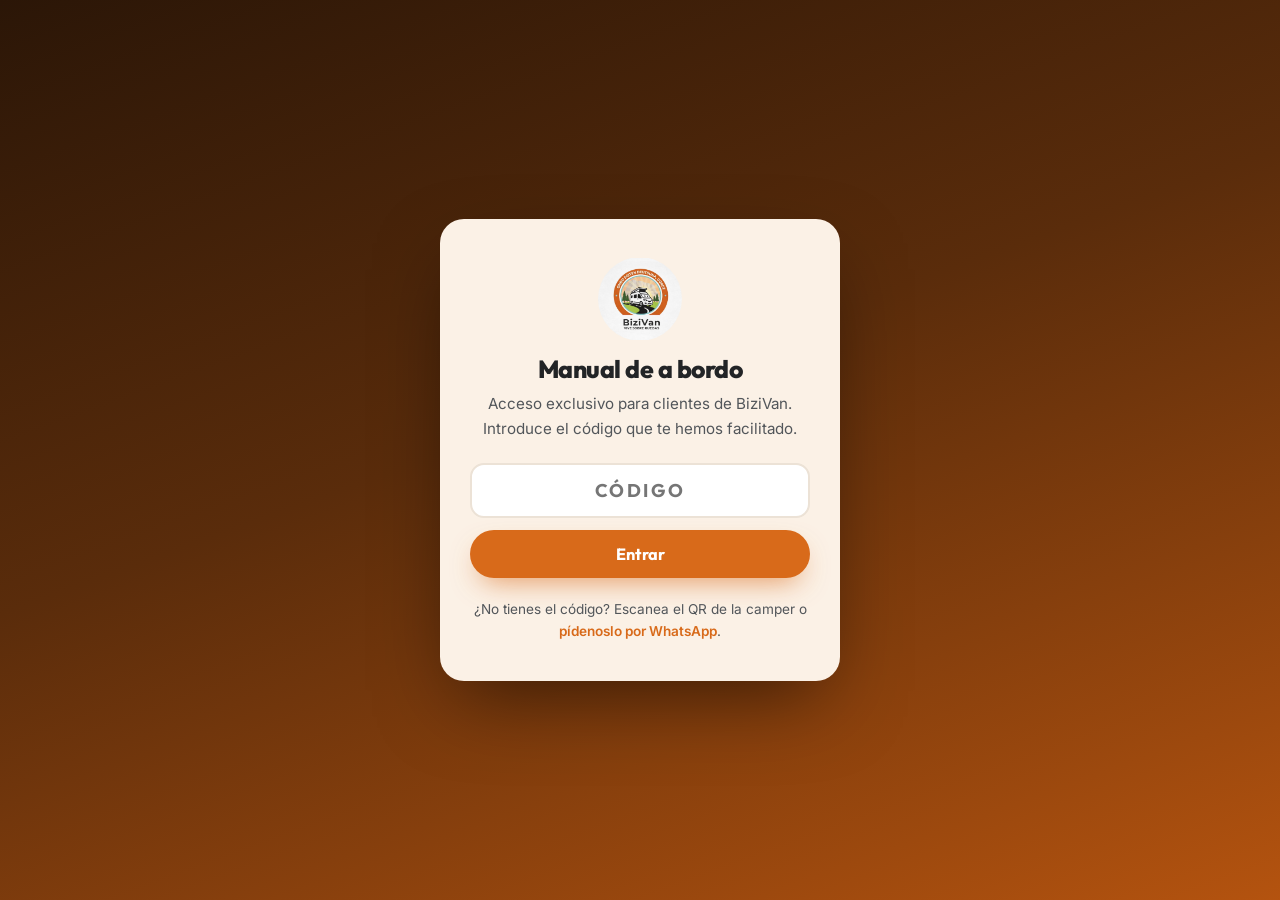
==== manual/index.html @ 85c0c05b "Manual de a bordo privado con clave: 16 videos + checklists interactivas en /manual/ Co-Authored-By:" ====
<!DOCTYPE html>
<html lang="es">
<head>
<meta charset="UTF-8">
<meta name="viewport" content="width=device-width, initial-scale=1.0">
<title>Manual de a bordo · BiziVan</title>
<meta name="robots" content="noindex, nofollow">
<meta name="description" content="Manual de a bordo para clientes de BiziVan.">
<meta name="theme-color" content="#D86A1A">
<link rel="icon" type="image/png" href="/favicon.png?v=1">
<link rel="apple-touch-icon" href="/apple-touch-icon.png">
<link rel="preconnect" href="https://fonts.googleapis.com">
<link rel="preconnect" href="https://fonts.gstatic.com" crossorigin>
<link href="https://fonts.googleapis.com/css2?family=Outfit:wght@400;500;600;700;800;900&family=Inter:wght@300;400;500;600;700&display=swap" rel="stylesheet">
<style>
:root{
  --orange:#D86A1A;
  --orange-d:#B4530F;
  --orange-l:#F0903E;
  --cream:#FBF1E6;
  --sand:#F6E7D6;
  --green:#3E7B3E;
  --cyan:#6FB7C4;
  --ink:#222426;
  --ink-soft:#52565a;
  --line:#ece2d6;
  --white:#fff;
  --radius:18px;
  --shadow:0 18px 50px -18px rgba(60,30,0,.28);
  --maxw:1080px;
}
*{margin:0;padding:0;box-sizing:border-box}
html{scroll-behavior:smooth}
body{font-family:'Inter',system-ui,sans-serif;color:var(--ink);background:var(--cream);line-height:1.65;overflow-x:hidden}
h1,h2,h3,h4,.brand-name{font-family:'Outfit',sans-serif;line-height:1.12;letter-spacing:-.02em}
img{max-width:100%;display:block}
a{color:inherit;text-decoration:none}
.wrap{max-width:var(--maxw);margin:0 auto;padding:0 20px}
.eyebrow{font-family:'Outfit';font-weight:700;text-transform:uppercase;letter-spacing:.18em;font-size:.76rem;color:var(--orange)}

/* ===== Puerta de acceso ===== */
body.locked{overflow:hidden}
body.locked #contenido{display:none}
#gate{position:fixed;inset:0;z-index:100;display:none;align-items:center;justify-content:center;background:linear-gradient(160deg,#2b1607 0%,#5a2c0b 45%,#b4530f 100%);padding:24px}
body.locked #gate{display:flex}
.gate-card{width:100%;max-width:400px;background:var(--cream);border-radius:24px;padding:38px 30px;text-align:center;box-shadow:0 30px 80px -20px rgba(0,0,0,.55)}
.gate-card img{width:84px;height:84px;border-radius:50%;margin:0 auto 14px;object-fit:contain}
.gate-card h1{font-size:1.55rem;font-weight:800}
.gate-card .sub{color:var(--ink-soft);font-size:.95rem;margin:8px 0 22px}
.gate-form{display:flex;flex-direction:column;gap:12px}
.gate-form input{font-family:'Outfit';font-weight:700;font-size:1.15rem;text-align:center;letter-spacing:.14em;text-transform:uppercase;padding:14px 16px;border-radius:14px;border:2px solid var(--line);background:#fff;color:var(--ink);outline:none;transition:.2s}
.gate-form input:focus{border-color:var(--orange)}
.gate-form button{font-family:'Outfit';font-weight:700;font-size:1.02rem;padding:14px;border-radius:60px;border:none;cursor:pointer;background:var(--orange);color:#fff;box-shadow:0 12px 28px -10px rgba(216,106,26,.7);transition:.25s}
.gate-form button:hover{background:var(--orange-d)}
.gate-err{display:none;color:#c0392b;font-weight:600;font-size:.9rem;margin-top:12px}
.gate-err.show{display:block}
.gate-help{margin-top:20px;font-size:.85rem;color:var(--ink-soft)}
.gate-help a{color:var(--orange);font-weight:600}
@keyframes shake{0%,100%{transform:translateX(0)}20%,60%{transform:translateX(-8px)}40%,80%{transform:translateX(8px)}}
.gate-card.shake{animation:shake .4s}

/* ===== Cabecera ===== */
.mheader{position:sticky;top:0;z-index:50;background:rgba(251,241,230,.94);backdrop-filter:blur(12px);box-shadow:0 2px 20px rgba(0,0,0,.06)}
.mheader .bar{display:flex;align-items:center;justify-content:space-between;gap:12px;padding:10px 0}
.brand{display:flex;align-items:center;gap:11px}
.brand img{height:44px;width:44px;object-fit:contain;border-radius:50%}
.brand .txt{display:flex;flex-direction:column;line-height:1}
.brand-name{font-weight:800;font-size:1.2rem;color:var(--ink)}
.brand small{font-size:.6rem;letter-spacing:.22em;text-transform:uppercase;color:var(--orange);font-weight:600;margin-top:3px}
.hbtns{display:flex;gap:8px}
.hbtn{display:inline-flex;align-items:center;justify-content:center;gap:7px;font-family:'Outfit';font-weight:700;font-size:.85rem;padding:9px 16px;border-radius:60px;transition:.25s;white-space:nowrap}
.hbtn svg{width:16px;height:16px;flex:none}
.hbtn-wa{background:#25D366;color:#fff}
.hbtn-wa:hover{background:#1ebe5a}
.hbtn-tel{background:var(--ink);color:#fff}
.hbtn-tel:hover{background:#000}
@media(max-width:560px){.hbtn span{display:none}.hbtn{padding:10px 12px}}

/* ===== Chips de navegación ===== */
.chips{position:sticky;top:64px;z-index:40;background:rgba(251,241,230,.94);backdrop-filter:blur(12px);border-bottom:1px solid var(--line)}
.chips .row{display:flex;gap:8px;overflow-x:auto;padding:10px 20px;max-width:var(--maxw);margin:0 auto;scrollbar-width:none}
.chips .row::-webkit-scrollbar{display:none}
.chip{flex:none;font-family:'Outfit';font-weight:600;font-size:.85rem;padding:7px 15px;border-radius:60px;background:#fff;border:1.5px solid var(--line);color:var(--ink-soft);transition:.2s}
.chip:hover{border-color:var(--orange);color:var(--orange)}

/* ===== Secciones ===== */
.intro{padding:46px 0 8px;text-align:center}
.intro h1{font-size:clamp(1.9rem,5.5vw,2.8rem);font-weight:800;margin:10px 0 12px}
.intro p{color:var(--ink-soft);max-width:560px;margin:0 auto;font-size:1.02rem}
section.blk{padding:44px 0 6px}
.blk-head{display:flex;align-items:center;gap:14px;margin-bottom:8px}
.blk-head .emoji{font-size:1.5rem;background:#fff;border:1.5px solid var(--line);width:52px;height:52px;flex:none;border-radius:50%;display:flex;align-items:center;justify-content:center}
.blk-head h2{font-size:clamp(1.4rem,3.5vw,1.9rem);font-weight:800}
.blk-head p{color:var(--ink-soft);font-size:.93rem;margin-top:2px}

/* ===== Checklist ===== */
.check-card{background:#fff;border:1.5px solid var(--line);border-radius:var(--radius);padding:22px;margin-top:18px;box-shadow:0 8px 30px -18px rgba(60,30,0,.2)}
.check-top{display:flex;align-items:center;justify-content:space-between;gap:10px;margin-bottom:14px}
.check-count{font-family:'Outfit';font-weight:800;font-size:1rem;color:var(--orange)}
.check-count.done{color:var(--green)}
.check-reset{font-family:'Outfit';font-weight:600;font-size:.8rem;color:var(--ink-soft);background:none;border:1.5px solid var(--line);border-radius:60px;padding:6px 14px;cursor:pointer;transition:.2s}
.check-reset:hover{border-color:var(--orange);color:var(--orange)}
.check-list{display:grid;grid-template-columns:repeat(auto-fill,minmax(290px,1fr));gap:6px 22px;list-style:none}
.check-list label{display:flex;align-items:flex-start;gap:11px;padding:8px 4px;border-radius:10px;cursor:pointer;transition:.15s;font-size:.97rem}
.check-list label:hover{background:var(--sand)}
.check-list input{appearance:none;flex:none;width:22px;height:22px;margin-top:2px;border:2px solid #cbb9a4;border-radius:7px;background:#fff;cursor:pointer;position:relative;transition:.15s}
.check-list input:checked{background:var(--green);border-color:var(--green)}
.check-list input:checked::after{content:'';position:absolute;left:6px;top:2px;width:6px;height:11px;border:solid #fff;border-width:0 2.5px 2.5px 0;transform:rotate(45deg)}
.check-list input:checked+span{color:var(--ink-soft);text-decoration:line-through;text-decoration-color:rgba(62,123,62,.5)}
.check-ok{display:none;margin-top:14px;background:rgba(62,123,62,.1);border:1.5px solid rgba(62,123,62,.35);color:var(--green);font-family:'Outfit';font-weight:700;text-align:center;padding:12px;border-radius:12px}
.check-ok.show{display:block}

/* ===== Tips conducción ===== */
.tips{display:grid;grid-template-columns:repeat(auto-fill,minmax(230px,1fr));gap:14px;margin-top:18px}
.tip{background:#fff;border:1.5px solid var(--line);border-radius:var(--radius);padding:18px}
.tip .t-emoji{font-size:1.4rem}
.tip h3{font-size:1.02rem;font-weight:700;margin:8px 0 4px}
.tip p{font-size:.9rem;color:var(--ink-soft);line-height:1.5}

/* ===== Vídeos ===== */
.vgrid{display:grid;grid-template-columns:repeat(auto-fill,minmax(220px,1fr));gap:16px;margin-top:18px}
.vcard{background:#fff;border:1.5px solid var(--line);border-radius:var(--radius);overflow:hidden;box-shadow:0 8px 30px -18px rgba(60,30,0,.2)}
.vmedia{position:relative;aspect-ratio:3/4;background:#1c1207;cursor:pointer}
.vmedia img{width:100%;height:100%;object-fit:contain;transition:.3s}
.vmedia:hover img{transform:scale(1.03)}
.vmedia video{width:100%;height:100%;object-fit:contain;background:#000}
.vplay{position:absolute;inset:0;display:flex;align-items:center;justify-content:center;background:linear-gradient(to top,rgba(0,0,0,.35),rgba(0,0,0,0) 55%)}
.vplay .circ{width:58px;height:58px;border-radius:50%;background:rgba(255,255,255,.92);display:flex;align-items:center;justify-content:center;box-shadow:0 10px 30px rgba(0,0,0,.35);transition:.25s}
.vmedia:hover .circ{transform:scale(1.1);background:var(--orange)}
.vplay svg{width:22px;height:22px;fill:var(--orange);margin-left:3px;transition:.25s}
.vmedia:hover .vplay svg{fill:#fff}
.vcard figcaption{padding:13px 15px 15px}
.vcard figcaption strong{display:block;font-family:'Outfit';font-weight:700;font-size:.98rem;line-height:1.3}
.vcard figcaption span{display:block;font-size:.84rem;color:var(--ink-soft);margin-top:4px;line-height:1.45}
.vcard.foto .vmedia{cursor:default}

/* ===== Avisos ===== */
.note{display:flex;gap:12px;align-items:flex-start;background:rgba(216,106,26,.08);border:1.5px solid rgba(216,106,26,.35);border-radius:var(--radius);padding:15px 17px;margin-top:16px;font-size:.93rem}
.note .n-emoji{font-size:1.15rem;flex:none}
.note strong{font-family:'Outfit'}

/* ===== Ayuda ===== */
.help{margin:52px 0 0;background:linear-gradient(140deg,var(--orange-d),var(--orange) 60%,var(--orange-l));border-radius:24px;padding:38px 26px;text-align:center;color:#fff;box-shadow:var(--shadow)}
.help h2{font-size:clamp(1.5rem,4vw,2.1rem);font-weight:800}
.help p{opacity:.92;max-width:460px;margin:8px auto 22px;font-size:.98rem}
.help .btns{display:flex;gap:12px;justify-content:center;flex-wrap:wrap}
.btn{display:inline-flex;align-items:center;gap:9px;font-family:'Outfit';font-weight:700;font-size:1rem;padding:14px 28px;border-radius:60px;cursor:pointer;border:none;transition:.25s;white-space:nowrap}
.btn svg{width:18px;height:18px;flex:none}
.btn-wa{background:#25D366;color:#fff;box-shadow:0 12px 28px -10px rgba(0,0,0,.3)}
.btn-wa:hover{background:#1ebe5a;transform:translateY(-2px)}
.btn-white{background:#fff;color:var(--orange-d)}
.btn-white:hover{transform:translateY(-2px)}

footer{padding:34px 0 42px;text-align:center;color:var(--ink-soft);font-size:.85rem}
footer a{color:var(--orange);font-weight:600}
</style>
</head>
<body class="locked">

<!-- ======== PUERTA DE ACCESO ======== -->
<div id="gate">
  <div class="gate-card" id="gateCard">
    <img src="/img/logo.png" alt="BiziVan">
    <h1>Manual de a bordo</h1>
    <p class="sub">Acceso exclusivo para clientes de BiziVan. Introduce el código que te hemos facilitado.</p>
    <form class="gate-form" id="gateForm" autocomplete="off">
      <input type="text" id="gateCode" placeholder="CÓDIGO" autocapitalize="characters" spellcheck="false" aria-label="Código de acceso">
      <button type="submit">Entrar</button>
    </form>
    <p class="gate-err" id="gateErr">Código incorrecto. Vuelve a intentarlo.</p>
    <p class="gate-help">¿No tienes el código? Escanea el QR de la camper o <a href="https://wa.me/34679736796?text=Hola%2C%20necesito%20el%20c%C3%B3digo%20del%20manual%20de%20BiziVan" target="_blank" rel="noopener">pídenoslo por WhatsApp</a>.</p>
  </div>
</div>

<!-- ======== CONTENIDO ======== -->
<div id="contenido">

<header class="mheader">
  <div class="wrap bar">
    <a class="brand" href="#top">
      <img src="/img/logo.png" alt="BiziVan">
      <span class="txt"><span class="brand-name">BiziVan</span><small>Manual de a bordo</small></span>
    </a>
    <div class="hbtns">
      <a class="hbtn hbtn-wa" href="https://wa.me/34679736796" target="_blank" rel="noopener"><svg viewBox="0 0 24 24" fill="currentColor"><path d="M12 2a10 10 0 0 0-8.6 15.1L2 22l5-1.3A10 10 0 1 0 12 2Zm5.4 14.1c-.2.6-1.3 1.2-1.8 1.3-.5 0-1 .2-3.4-.7-2.9-1.1-4.7-4-4.9-4.2-.1-.2-1.1-1.5-1.1-2.9s.7-2 1-2.3c.2-.3.5-.3.7-.3h.5c.2 0 .4 0 .6.4l.9 2.1c0 .2.1.4 0 .6l-.4.6-.4.4c-.1.2-.3.3-.1.6.2.3.8 1.4 1.8 2.2 1.2 1.1 2.3 1.5 2.6 1.6.3.1.5.1.7-.1l1-1.2c.2-.3.4-.2.7-.1l2 1c.3.1.5.2.6.4 0 .1 0 .7-.2 1.3Z"/></svg><span>WhatsApp</span></a>
      <a class="hbtn hbtn-tel" href="tel:+34679736796"><svg viewBox="0 0 24 24" fill="none" stroke="currentColor" stroke-width="2" stroke-linecap="round" stroke-linejoin="round"><path d="M22 16.9v3a2 2 0 0 1-2.2 2 19.8 19.8 0 0 1-8.6-3 19.5 19.5 0 0 1-6-6 19.8 19.8 0 0 1-3-8.7A2 2 0 0 1 4.1 2h3a2 2 0 0 1 2 1.7c.1 1 .4 2 .7 2.8a2 2 0 0 1-.4 2.1L8.1 9.9a16 16 0 0 0 6 6l1.3-1.3a2 2 0 0 1 2.1-.4c.9.3 1.9.6 2.8.7a2 2 0 0 1 1.7 2Z"/></svg><span>Llamar</span></a>
    </div>
  </div>
</header>

<nav class="chips">
  <div class="row">
    <a class="chip" href="#antes">✅ Antes de salir</a>
    <a class="chip" href="#conduccion">🚗 Conducción</a>
    <a class="chip" href="#vivienda">🏡 Vivienda</a>
    <a class="chip" href="#agua">🚿 Agua y baño</a>
    <a class="chip" href="#camping">⛺ Camping</a>
    <a class="chip" href="#devolucion">🔁 Devolución</a>
    <a class="chip" href="#ayuda">📞 Ayuda</a>
  </div>
</nav>

<div class="wrap" id="top">

  <div class="intro">
    <span class="eyebrow">Bienvenido a tu aventura</span>
    <h1>Manual de a bordo de tu camper</h1>
    <p>Aquí tienes todo lo que necesitas durante el viaje: checklists rápidas y vídeos cortos de cada función de la camper. En la entrega te lo explicamos todo con calma — esto es para consultarlo en ruta.</p>
  </div>

  <!-- ===== 1. CHECKLIST ANTES DE ARRANCAR ===== -->
  <section class="blk" id="antes">
    <div class="blk-head">
      <span class="emoji">✅</span>
      <div><h2>Antes de arrancar</h2><p>2 minutos que evitan sustos. Repásala cada vez que muevas la camper.</p></div>
    </div>
    <div class="check-card">
      <div class="check-top">
        <span class="check-count" id="count-arranque">0/12</span>
        <button class="check-reset" data-reset="arranque">Reiniciar</button>
      </div>
      <ul class="check-list" data-list="arranque">
        <li><label><input type="checkbox"><span>Claraboyas completamente cerradas</span></label></li>
        <li><label><input type="checkbox"><span>Ventanas cerradas y bloqueadas</span></label></li>
        <li><label><input type="checkbox"><span>Toldo totalmente recogido</span></label></li>
        <li><label><input type="checkbox"><span>Escalón de entrada recogido</span></label></li>
        <li><label><input type="checkbox"><span>Cable eléctrico desconectado</span></label></li>
        <li><label><input type="checkbox"><span>Nevera bien cerrada</span></label></li>
        <li><label><input type="checkbox"><span>Cajones y armarios cerrados</span></label></li>
        <li><label><input type="checkbox"><span>Mesa fijada</span></label></li>
        <li><label><input type="checkbox"><span>WC químico bloqueado y tapa bajada</span></label></li>
        <li><label><input type="checkbox"><span>Válvula de aguas grises cerrada</span></label></li>
        <li><label><input type="checkbox"><span>Objetos bien sujetos</span></label></li>
        <li><label><input type="checkbox"><span>Todos los pasajeros con cinturón</span></label></li>
      </ul>
      <div class="check-ok" id="ok-arranque">🚐 ¡Todo listo! Buen viaje.</div>
    </div>
  </section>

  <!-- ===== 2. CONDUCCIÓN ===== -->
  <section class="blk" id="conduccion">
    <div class="blk-head">
      <span class="emoji">🚗</span>
      <div><h2>Conducción</h2><p>La camper se conduce como una furgoneta normal, con carnet B. Solo ten en cuenta esto:</p></div>
    </div>
    <div class="tips">
      <div class="tip"><span class="t-emoji">🅿️</span><h3>Freno de mano electrónico</h3><p>Está situado a la izquierda del volante. Acostúmbrate a él antes de salir.</p></div>
      <div class="tip"><span class="t-emoji">🪞</span><h3>Retrovisores</h3><p>Ajústalos bien antes de arrancar: no hay espejo interior con visión trasera.</p></div>
      <div class="tip"><span class="t-emoji">📏</span><h3>Recuerda la altura</h3><p>La camper es alta. Atención en parkings, gasolineras, puentes y ramas.</p></div>
      <div class="tip"><span class="t-emoji">🌬️</span><h3>Suavidad</h3><p>Conduce con suavidad, especialmente en curvas y con viento lateral.</p></div>
    </div>
  </section>

  <!-- ===== 3. VIVIENDA ===== -->
  <section class="blk" id="vivienda">
    <div class="blk-head">
      <span class="emoji">🏡</span>
      <div><h2>Vivienda</h2><p>Luces, calefacción, gas y ventanas: cada vídeo dura menos de un minuto.</p></div>
    </div>
    <div class="vgrid">
      <figure class="vcard" data-video="videos/mandos-luz.mp4">
        <div class="vmedia"><img src="img/mandos-luz.jpg" alt="Mandos de luz de la camper" loading="lazy"><span class="vplay"><span class="circ"><svg viewBox="0 0 24 24"><path d="M8 5v14l11-7z"/></svg></span></span></div>
        <figcaption><strong>Mandos de luz</strong><span>Panel de control e interruptores de las luces interiores.</span></figcaption>
      </figure>
      <figure class="vcard" data-video="videos/calefaccion.mp4">
        <div class="vmedia"><img src="img/calefaccion.jpg" alt="Encender la calefacción" loading="lazy"><span class="vplay"><span class="circ"><svg viewBox="0 0 24 24"><path d="M8 5v14l11-7z"/></svg></span></span></div>
        <figcaption><strong>Encender la calefacción</strong><span>Cómo poner en marcha la calefacción y el agua caliente.</span></figcaption>
      </figure>
      <figure class="vcard" data-video="videos/bombona.mp4">
        <div class="vmedia"><img src="img/bombona.jpg" alt="Abrir y cerrar la bombona de gas" loading="lazy"><span class="vplay"><span class="circ"><svg viewBox="0 0 24 24"><path d="M8 5v14l11-7z"/></svg></span></span></div>
        <figcaption><strong>Abrir y cerrar la bombona</strong><span>La llave del gas para cocina y calefacción.</span></figcaption>
      </figure>
      <figure class="vcard" data-video="videos/claraboyas.mp4">
        <div class="vmedia"><img src="img/claraboyas.jpg" alt="Uso de las claraboyas" loading="lazy"><span class="vplay"><span class="circ"><svg viewBox="0 0 24 24"><path d="M8 5v14l11-7z"/></svg></span></span></div>
        <figcaption><strong>Claraboyas</strong><span>Cómo abrirlas y cerrarlas, con mosquitera y oscurecedor.</span></figcaption>
      </figure>
      <figure class="vcard" data-video="videos/ventana-protectora.mp4">
        <div class="vmedia"><img src="img/ventana-protectora.jpg" alt="Ventana protectora" loading="lazy"><span class="vplay"><span class="circ"><svg viewBox="0 0 24 24"><path d="M8 5v14l11-7z"/></svg></span></span></div>
        <figcaption><strong>Ventana protectora</strong><span>Cómo colocar y retirar la protección de la ventana.</span></figcaption>
      </figure>
    </div>
    <div class="note"><span class="n-emoji">💡</span><div><strong>Consejo:</strong> cierra la bombona de gas siempre que la camper esté en marcha o vayáis a estar fuera mucho rato.</div></div>
  </section>

  <!-- ===== 4. AGUA Y BAÑO ===== -->
  <section class="blk" id="agua">
    <div class="blk-head">
      <span class="emoji">🚿</span>
      <div><h2>Agua y baño</h2><p>Agua limpia, aguas grises y WC químico (el "poty"): así funciona todo.</p></div>
    </div>
    <div class="vgrid">
      <figure class="vcard" data-video="videos/mandos-aguas.mp4">
        <div class="vmedia"><img src="img/mandos-aguas.jpg" alt="Mandos del agua" loading="lazy"><span class="vplay"><span class="circ"><svg viewBox="0 0 24 24"><path d="M8 5v14l11-7z"/></svg></span></span></div>
        <figcaption><strong>Mandos del agua</strong><span>Bomba de agua y agua caliente: qué encender y cuándo.</span></figcaption>
      </figure>
      <figure class="vcard" data-video="videos/baterias-aguas.mp4">
        <div class="vmedia"><img src="img/baterias-aguas.jpg" alt="Baterías y depósitos de agua" loading="lazy"><span class="vplay"><span class="circ"><svg viewBox="0 0 24 24"><path d="M8 5v14l11-7z"/></svg></span></span></div>
        <figcaption><strong>Baterías y depósitos</strong><span>Nivel de batería, agua limpia y aguas grises en el panel.</span></figcaption>
      </figure>
      <figure class="vcard" data-video="videos/poty-como-sacar.mp4">
        <div class="vmedia"><img src="img/poty-como-sacar.jpg" alt="Cómo sacar el poty" loading="lazy"><span class="vplay"><span class="circ"><svg viewBox="0 0 24 24"><path d="M8 5v14l11-7z"/></svg></span></span></div>
        <figcaption><strong>Sacar el poty</strong><span>Cómo extraer el depósito del WC químico.</span></figcaption>
      </figure>
      <figure class="vcard" data-video="videos/poty-lleno.mp4">
        <div class="vmedia"><img src="img/poty-lleno.jpg" alt="Comprobar si el poty está lleno" loading="lazy"><span class="vplay"><span class="circ"><svg viewBox="0 0 24 24"><path d="M8 5v14l11-7z"/></svg></span></span></div>
        <figcaption><strong>¿Está lleno el poty?</strong><span>Cómo comprobar el nivel del depósito del WC.</span></figcaption>
      </figure>
      <figure class="vcard" data-video="videos/poty-vaciado.mp4">
        <div class="vmedia"><img src="img/poty-vaciado.jpg" alt="Vaciar el poty" loading="lazy"><span class="vplay"><span class="circ"><svg viewBox="0 0 24 24"><path d="M8 5v14l11-7z"/></svg></span></span></div>
        <figcaption><strong>Vaciar el poty</strong><span>Dónde y cómo vaciarlo correctamente (puntos autocaravana).</span></figcaption>
      </figure>
      <figure class="vcard foto">
        <div class="vmedia"><img src="img/poty-pastillas.jpg" alt="Pastillas del WC químico" loading="lazy"></div>
        <figcaption><strong>Pastillas del WC 📷</strong><span>Estas son las pastillas del poty: echa una al depósito después de cada vaciado.</span></figcaption>
      </figure>
      <figure class="vcard" data-video="videos/cortina-ducha.mp4">
        <div class="vmedia"><img src="img/cortina-ducha.jpg" alt="Cortina de la ducha" loading="lazy"><span class="vplay"><span class="circ"><svg viewBox="0 0 24 24"><path d="M8 5v14l11-7z"/></svg></span></span></div>
        <figcaption><strong>Cortina de la ducha</strong><span>Cómo colocarla para usar la ducha sin mojar el baño.</span></figcaption>
      </figure>
    </div>
    <div class="note"><span class="n-emoji">⚠️</span><div><strong>Muy importante:</strong> no tires papel, toallitas ni ningún residuo al WC. Solo se usa con las pastillas químicas.</div></div>
  </section>

  <!-- ===== 5. CAMPING ===== -->
  <section class="blk" id="camping">
    <div class="blk-head">
      <span class="emoji">⛺</span>
      <div><h2>En el camping</h2><p>Conectar la corriente y desplegar el toldo, paso a paso.</p></div>
    </div>
    <div class="vgrid">
      <figure class="vcard" data-video="videos/toma-electricidad.mp4">
        <div class="vmedia"><img src="img/toma-electricidad.jpg" alt="Toma de electricidad del camping" loading="lazy"><span class="vplay"><span class="circ"><svg viewBox="0 0 24 24"><path d="M8 5v14l11-7z"/></svg></span></span></div>
        <figcaption><strong>Conectar a 220V</strong><span>Cómo enchufar el cable a la toma del camping o área.</span></figcaption>
      </figure>
      <figure class="vcard" data-video="videos/toma-electricidad-furgo.mp4">
        <div class="vmedia"><img src="img/toma-electricidad-furgo.jpg" alt="Toma de electricidad de la camper" loading="lazy"><span class="vplay"><span class="circ"><svg viewBox="0 0 24 24"><path d="M8 5v14l11-7z"/></svg></span></span></div>
        <figcaption><strong>Toma de la camper</strong><span>Dónde se conecta el cable en la propia furgoneta.</span></figcaption>
      </figure>
      <figure class="vcard" data-video="videos/toldo-como-sacar.mp4">
        <div class="vmedia"><img src="img/toldo-como-sacar.jpg" alt="Cómo sacar el toldo" loading="lazy"><span class="vplay"><span class="circ"><svg viewBox="0 0 24 24"><path d="M8 5v14l11-7z"/></svg></span></span></div>
        <figcaption><strong>Sacar el toldo</strong><span>Cómo desplegar el toldo con la manivela.</span></figcaption>
      </figure>
      <figure class="vcard" data-video="videos/toldo-patas.mp4">
        <div class="vmedia"><img src="img/toldo-patas.jpg" alt="Patas del toldo" loading="lazy"><span class="vplay"><span class="circ"><svg viewBox="0 0 24 24"><path d="M8 5v14l11-7z"/></svg></span></span></div>
        <figcaption><strong>Patas del toldo</strong><span>Cómo sacar y fijar bien las patas al suelo.</span></figcaption>
      </figure>
      <figure class="vcard" data-video="videos/toldo-escuadras.mp4">
        <div class="vmedia"><img src="img/toldo-escuadras.jpg" alt="Escuadras del toldo" loading="lazy"><span class="vplay"><span class="circ"><svg viewBox="0 0 24 24"><path d="M8 5v14l11-7z"/></svg></span></span></div>
        <figcaption><strong>Escuadras del toldo</strong><span>Cómo colocar las escuadras de refuerzo.</span></figcaption>
      </figure>
    </div>
    <div class="note"><span class="n-emoji">🌬️</span><div><strong>Ojo con el viento:</strong> abre y cierra el toldo solo sin viento, y recógelo siempre que os vayáis o vaya a soplar. Es la avería más habitual en campers.</div></div>
  </section>

  <!-- ===== 6. DEVOLUCIÓN ===== -->
  <section class="blk" id="devolucion">
    <div class="blk-head">
      <span class="emoji">🔁</span>
      <div><h2>Antes de devolver la camper</h2><p>Repasa esta lista el último día, con calma.</p></div>
    </div>
    <div class="check-card">
      <div class="check-top">
        <span class="check-count" id="count-devolucion">0/6</span>
        <button class="check-reset" data-reset="devolucion">Reiniciar</button>
      </div>
      <ul class="check-list" data-list="devolucion">
        <li><label><input type="checkbox"><span>Vaciar las aguas grises</span></label></li>
        <li><label><input type="checkbox"><span>Vaciar el WC químico (poty)</span></label></li>
        <li><label><input type="checkbox"><span>Repostar combustible según el contrato</span></label></li>
        <li><label><input type="checkbox"><span>Retirar todos los objetos personales</span></label></li>
        <li><label><input type="checkbox"><span>Tirar la basura</span></label></li>
        <li><label><input type="checkbox"><span>Avisar por WhatsApp a BiziVan</span></label></li>
      </ul>
      <div class="check-ok" id="ok-devolucion">✨ ¡Perfecto! Nos vemos en la entrega.</div>
    </div>
  </section>

  <!-- ===== 7. AYUDA ===== -->
  <section class="blk" id="ayuda">
    <div class="help">
      <h2>¿Necesitas ayuda durante el viaje?</h2>
      <p>Escríbenos o llámanos sin problema, estamos para ayudarte. Si es algo de la camper, mándanos un vídeo por WhatsApp y te guiamos.</p>
      <div class="btns">
        <a class="btn btn-wa" href="https://wa.me/34679736796" target="_blank" rel="noopener"><svg viewBox="0 0 24 24" fill="currentColor"><path d="M12 2a10 10 0 0 0-8.6 15.1L2 22l5-1.3A10 10 0 1 0 12 2Zm5.4 14.1c-.2.6-1.3 1.2-1.8 1.3-.5 0-1 .2-3.4-.7-2.9-1.1-4.7-4-4.9-4.2-.1-.2-1.1-1.5-1.1-2.9s.7-2 1-2.3c.2-.3.5-.3.7-.3h.5c.2 0 .4 0 .6.4l.9 2.1c0 .2.1.4 0 .6l-.4.6-.4.4c-.1.2-.3.3-.1.6.2.3.8 1.4 1.8 2.2 1.2 1.1 2.3 1.5 2.6 1.6.3.1.5.1.7-.1l1-1.2c.2-.3.4-.2.7-.1l2 1c.3.1.5.2.6.4 0 .1 0 .7-.2 1.3Z"/></svg>WhatsApp BiziVan</a>
        <a class="btn btn-white" href="tel:+34679736796"><svg viewBox="0 0 24 24" fill="none" stroke="currentColor" stroke-width="2" stroke-linecap="round" stroke-linejoin="round"><path d="M22 16.9v3a2 2 0 0 1-2.2 2 19.8 19.8 0 0 1-8.6-3 19.5 19.5 0 0 1-6-6 19.8 19.8 0 0 1-3-8.7A2 2 0 0 1 4.1 2h3a2 2 0 0 1 2 1.7c.1 1 .4 2 .7 2.8a2 2 0 0 1-.4 2.1L8.1 9.9a16 16 0 0 0 6 6l1.3-1.3a2 2 0 0 1 2.1-.4c.9.3 1.9.6 2.8.7a2 2 0 0 1 1.7 2Z"/></svg>679 73 67 96</a>
      </div>
    </div>
  </section>

  <footer>
    <p>BiziVan · Vive sobre ruedas · <a href="https://bizivan.es">bizivan.es</a></p>
  </footer>

</div><!-- /wrap -->
</div><!-- /contenido -->

<script>
(function(){
  'use strict';
  /* ============ Puerta de acceso ============ */
  var HASH='c76ba719f6dcfe221746a6694139f8b496df09aa7b9ee4caeec722e12dfa7d8d';
  var STORE='bizivan-manual-ok';

  function sha256(str){
    return crypto.subtle.digest('SHA-256',new TextEncoder().encode(str)).then(function(buf){
      return Array.prototype.map.call(new Uint8Array(buf),function(b){return b.toString(16).padStart(2,'0');}).join('');
    });
  }
  function norm(s){return (s||'').trim().toUpperCase();}
  function unlock(){
    document.body.classList.remove('locked');
    try{localStorage.setItem(STORE,HASH);}catch(e){}
  }
  function tryCode(code,onFail){
    if(!window.crypto||!crypto.subtle){ /* entorno sin WebCrypto: comparación imposible, no desbloquear */ if(onFail)onFail(); return; }
    sha256(norm(code)).then(function(h){
      if(h===HASH){unlock();}
      else if(onFail){onFail();}
    });
  }

  /* Ya desbloqueado antes en este dispositivo */
  try{ if(localStorage.getItem(STORE)===HASH){ document.body.classList.remove('locked'); } }catch(e){}

  /* Clave embebida en el QR: /manual/?k=CODIGO */
  var params=new URLSearchParams(location.search);
  if(document.body.classList.contains('locked') && params.get('k')){
    tryCode(params.get('k'));
  }
  /* Limpiar la clave de la barra de direcciones */
  if(params.get('k')){ history.replaceState(null,'',location.pathname); }

  var form=document.getElementById('gateForm');
  form.addEventListener('submit',function(e){
    e.preventDefault();
    var inp=document.getElementById('gateCode');
    tryCode(inp.value,function(){
      var card=document.getElementById('gateCard');
      document.getElementById('gateErr').classList.add('show');
      card.classList.remove('shake'); void card.offsetWidth; card.classList.add('shake');
      inp.select();
    });
  });

  /* ============ Checklists con memoria ============ */
  document.querySelectorAll('.check-list').forEach(function(list){
    var key='bizivan-check-'+list.dataset.list;
    var boxes=list.querySelectorAll('input[type=checkbox]');
    var count=document.getElementById('count-'+list.dataset.list);
    var okMsg=document.getElementById('ok-'+list.dataset.list);
    var saved=[];
    try{saved=JSON.parse(localStorage.getItem(key)||'[]');}catch(e){}
    boxes.forEach(function(b,i){ if(saved.indexOf(i)>-1) b.checked=true; });
    function refresh(save){
      var marked=[];
      boxes.forEach(function(b,i){ if(b.checked) marked.push(i); });
      count.textContent=marked.length+'/'+boxes.length;
      count.classList.toggle('done',marked.length===boxes.length);
      okMsg.classList.toggle('show',marked.length===boxes.length);
      if(save){ try{localStorage.setItem(key,JSON.stringify(marked));}catch(e){} }
    }
    list.addEventListener('change',function(){refresh(true);});
    document.querySelector('[data-reset="'+list.dataset.list+'"]').addEventListener('click',function(){
      boxes.forEach(function(b){b.checked=false;});
      refresh(true);
    });
    refresh(false);
  });

  /* ============ Vídeos: cargar solo al pulsar ============ */
  var current=null;
  document.querySelectorAll('.vcard[data-video] .vmedia').forEach(function(media){
    media.addEventListener('click',function(){
      if(media.querySelector('video')) return;
      if(current){ /* pausar el anterior */
        var v=current.querySelector('video'); if(v) v.pause();
      }
      current=media;
      var src=media.closest('.vcard').dataset.video;
      var vid=document.createElement('video');
      vid.src=src; vid.controls=true; vid.autoplay=true; vid.playsInline=true; vid.setAttribute('playsinline','');
      media.innerHTML=''; media.appendChild(vid);
    });
  });
})();
</script>
</body>
</html>
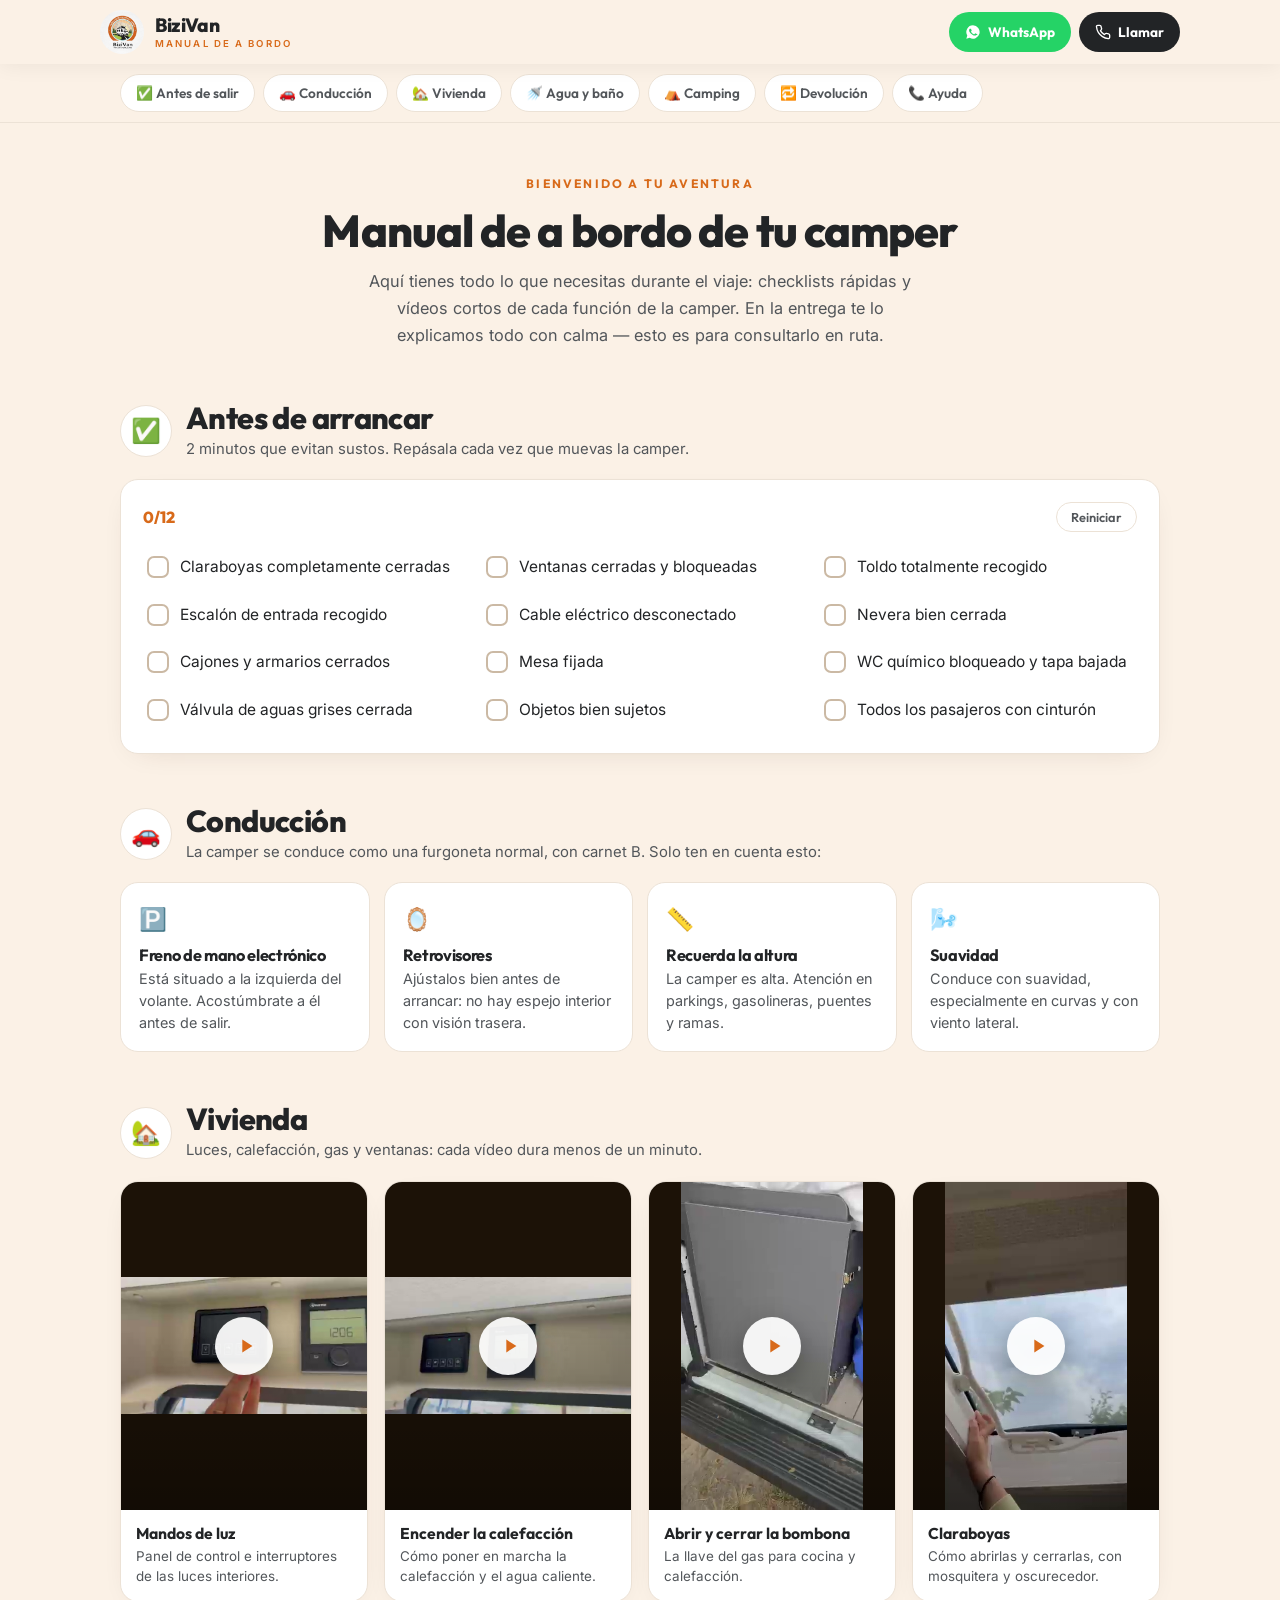
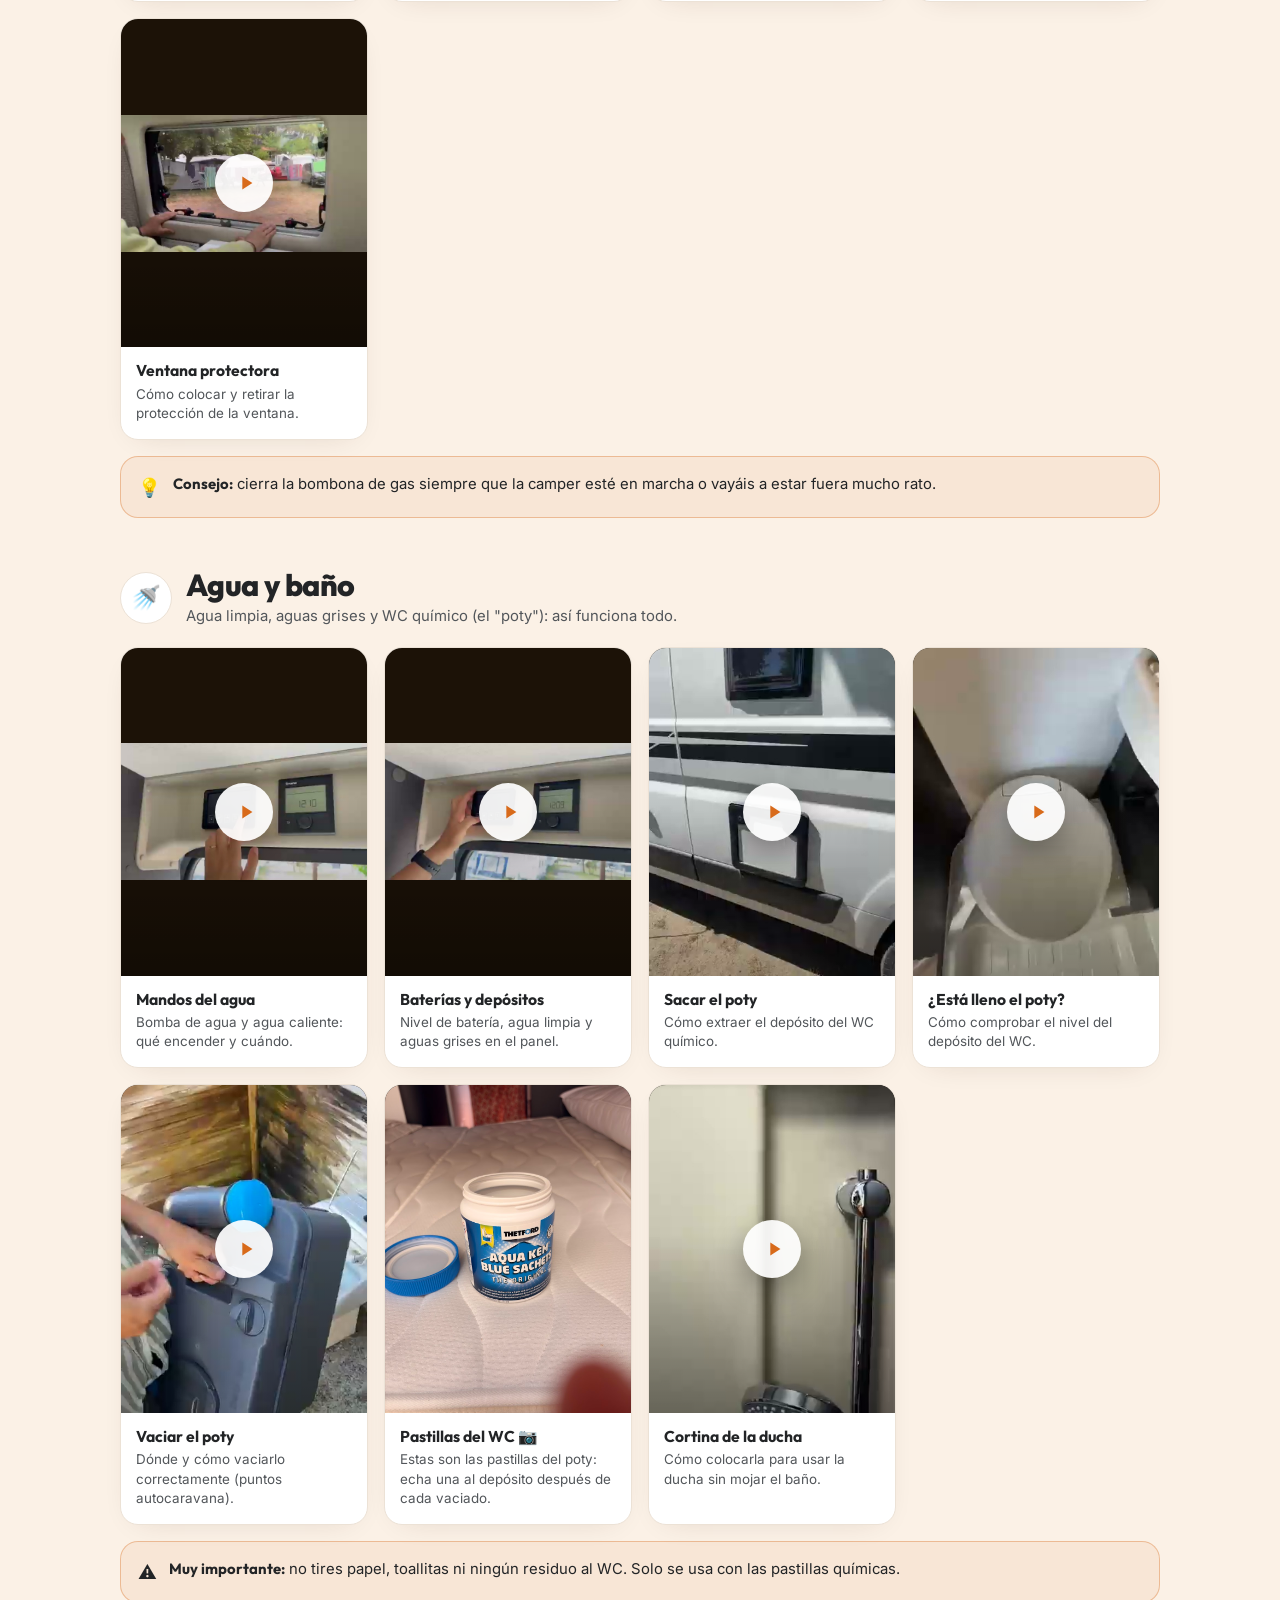
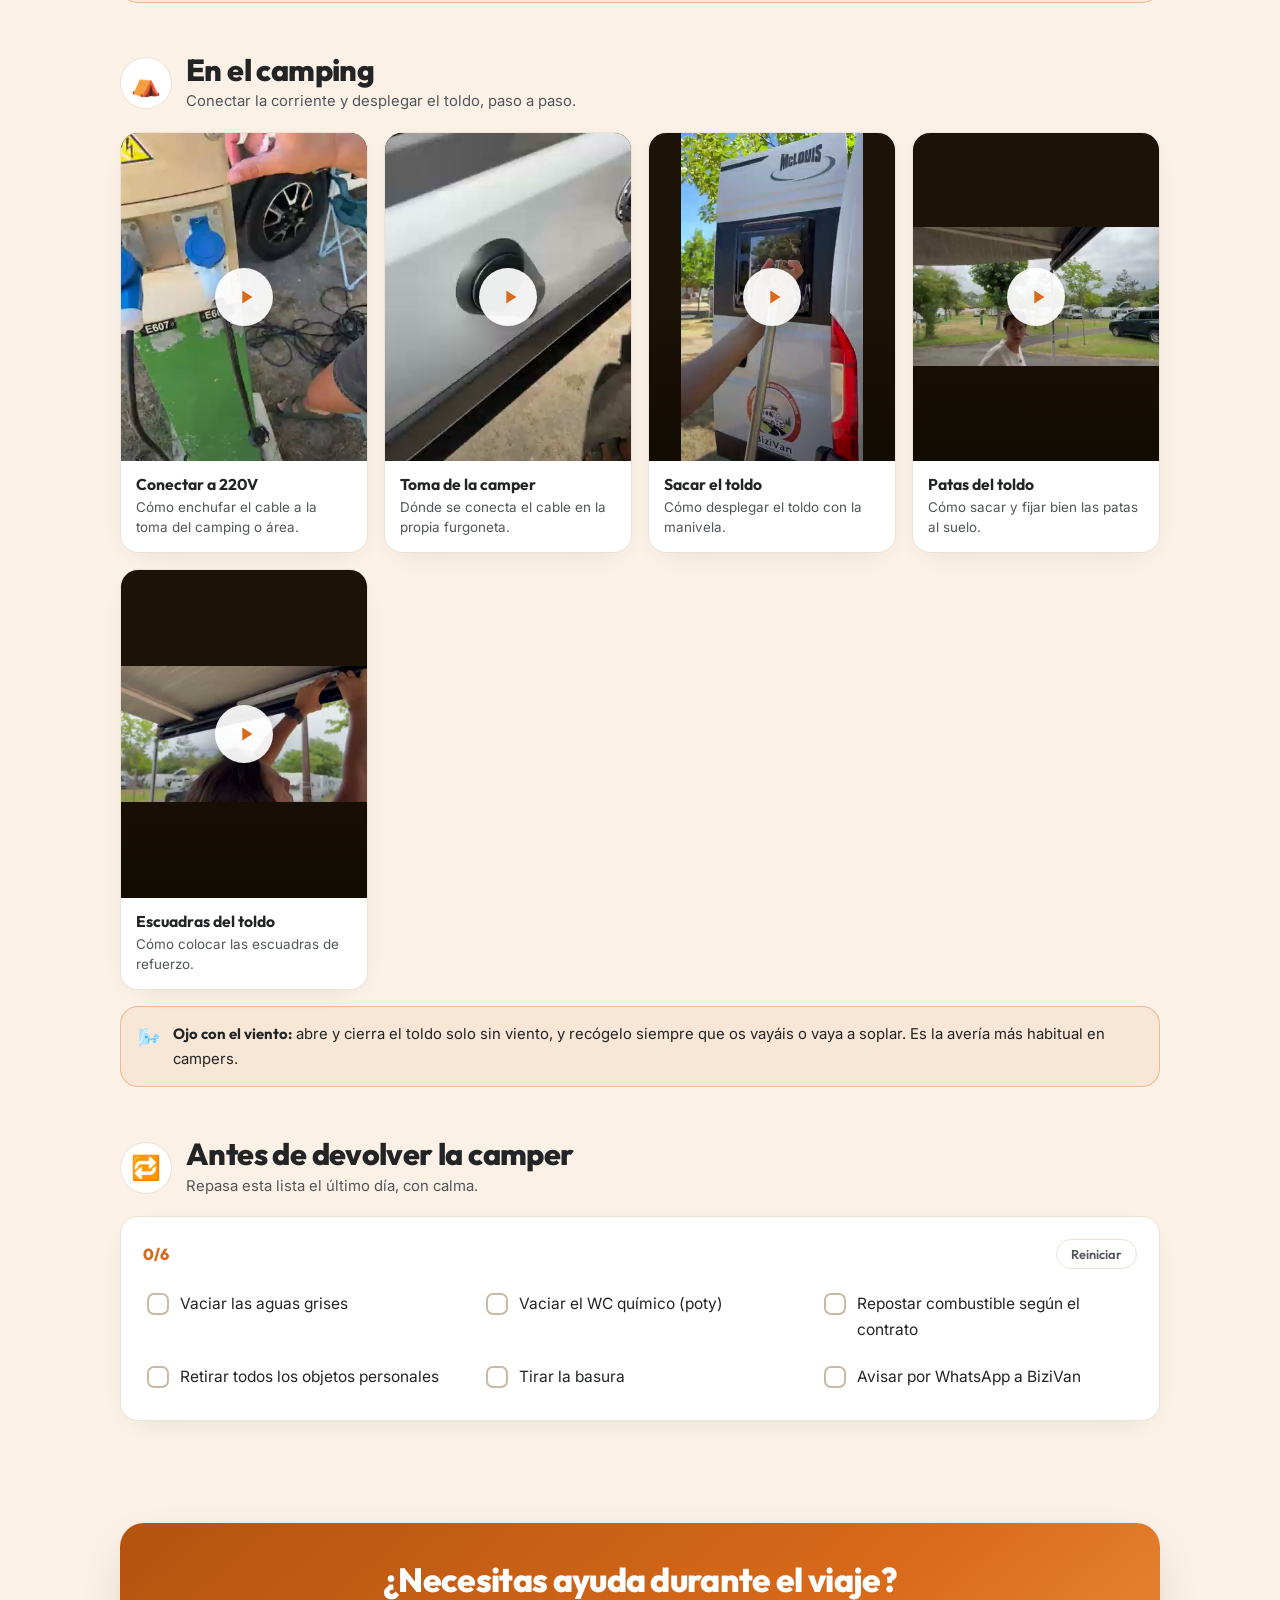
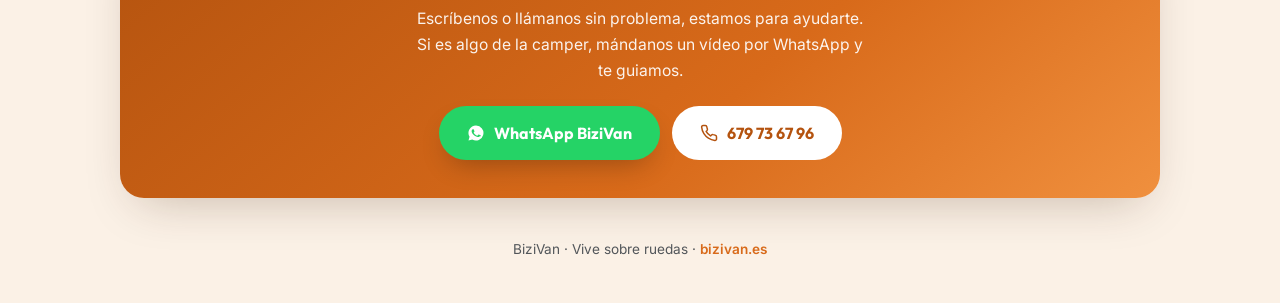
==== commit cd74615f: "Manual de a bordo sin clave de acceso (los clientes se liaban con el codigo) y checklist sin desbord" ====
--- a/manual/index.html
+++ b/manual/index.html
@@ -38,27 +38,6 @@
 .wrap{max-width:var(--maxw);margin:0 auto;padding:0 20px}
 .eyebrow{font-family:'Outfit';font-weight:700;text-transform:uppercase;letter-spacing:.18em;font-size:.76rem;color:var(--orange)}
 
-/* ===== Puerta de acceso ===== */
-body.locked{overflow:hidden}
-body.locked #contenido{display:none}
-#gate{position:fixed;inset:0;z-index:100;display:none;align-items:center;justify-content:center;background:linear-gradient(160deg,#2b1607 0%,#5a2c0b 45%,#b4530f 100%);padding:24px}
-body.locked #gate{display:flex}
-.gate-card{width:100%;max-width:400px;background:var(--cream);border-radius:24px;padding:38px 30px;text-align:center;box-shadow:0 30px 80px -20px rgba(0,0,0,.55)}
-.gate-card img{width:84px;height:84px;border-radius:50%;margin:0 auto 14px;object-fit:contain}
-.gate-card h1{font-size:1.55rem;font-weight:800}
-.gate-card .sub{color:var(--ink-soft);font-size:.95rem;margin:8px 0 22px}
-.gate-form{display:flex;flex-direction:column;gap:12px}
-.gate-form input{font-family:'Outfit';font-weight:700;font-size:1.15rem;text-align:center;letter-spacing:.14em;text-transform:uppercase;padding:14px 16px;border-radius:14px;border:2px solid var(--line);background:#fff;color:var(--ink);outline:none;transition:.2s}
-.gate-form input:focus{border-color:var(--orange)}
-.gate-form button{font-family:'Outfit';font-weight:700;font-size:1.02rem;padding:14px;border-radius:60px;border:none;cursor:pointer;background:var(--orange);color:#fff;box-shadow:0 12px 28px -10px rgba(216,106,26,.7);transition:.25s}
-.gate-form button:hover{background:var(--orange-d)}
-.gate-err{display:none;color:#c0392b;font-weight:600;font-size:.9rem;margin-top:12px}
-.gate-err.show{display:block}
-.gate-help{margin-top:20px;font-size:.85rem;color:var(--ink-soft)}
-.gate-help a{color:var(--orange);font-weight:600}
-@keyframes shake{0%,100%{transform:translateX(0)}20%,60%{transform:translateX(-8px)}40%,80%{transform:translateX(8px)}}
-.gate-card.shake{animation:shake .4s}
-
 /* ===== Cabecera ===== */
 .mheader{position:sticky;top:0;z-index:50;background:rgba(251,241,230,.94);backdrop-filter:blur(12px);box-shadow:0 2px 20px rgba(0,0,0,.06)}
 .mheader .bar{display:flex;align-items:center;justify-content:space-between;gap:12px;padding:10px 0}
@@ -100,7 +79,7 @@
 .check-count.done{color:var(--green)}
 .check-reset{font-family:'Outfit';font-weight:600;font-size:.8rem;color:var(--ink-soft);background:none;border:1.5px solid var(--line);border-radius:60px;padding:6px 14px;cursor:pointer;transition:.2s}
 .check-reset:hover{border-color:var(--orange);color:var(--orange)}
-.check-list{display:grid;grid-template-columns:repeat(auto-fill,minmax(290px,1fr));gap:6px 22px;list-style:none}
+.check-list{display:grid;grid-template-columns:repeat(auto-fill,minmax(min(290px,100%),1fr));gap:6px 22px;list-style:none}
 .check-list label{display:flex;align-items:flex-start;gap:11px;padding:8px 4px;border-radius:10px;cursor:pointer;transition:.15s;font-size:.97rem}
 .check-list label:hover{background:var(--sand)}
 .check-list input{appearance:none;flex:none;width:22px;height:22px;margin-top:2px;border:2px solid #cbb9a4;border-radius:7px;background:#fff;cursor:pointer;position:relative;transition:.15s}
@@ -155,22 +134,7 @@
 footer a{color:var(--orange);font-weight:600}
 </style>
 </head>
-<body class="locked">
-
-<!-- ======== PUERTA DE ACCESO ======== -->
-<div id="gate">
-  <div class="gate-card" id="gateCard">
-    <img src="/img/logo.png" alt="BiziVan">
-    <h1>Manual de a bordo</h1>
-    <p class="sub">Acceso exclusivo para clientes de BiziVan. Introduce el código que te hemos facilitado.</p>
-    <form class="gate-form" id="gateForm" autocomplete="off">
-      <input type="text" id="gateCode" placeholder="CÓDIGO" autocapitalize="characters" spellcheck="false" aria-label="Código de acceso">
-      <button type="submit">Entrar</button>
-    </form>
-    <p class="gate-err" id="gateErr">Código incorrecto. Vuelve a intentarlo.</p>
-    <p class="gate-help">¿No tienes el código? Escanea el QR de la camper o <a href="https://wa.me/34679736796?text=Hola%2C%20necesito%20el%20c%C3%B3digo%20del%20manual%20de%20BiziVan" target="_blank" rel="noopener">pídenoslo por WhatsApp</a>.</p>
-  </div>
-</div>
+<body>
 
 <!-- ======== CONTENIDO ======== -->
 <div id="contenido">
@@ -397,51 +361,6 @@
 <script>
 (function(){
   'use strict';
-  /* ============ Puerta de acceso ============ */
-  var HASH='c76ba719f6dcfe221746a6694139f8b496df09aa7b9ee4caeec722e12dfa7d8d';
-  var STORE='bizivan-manual-ok';
-
-  function sha256(str){
-    return crypto.subtle.digest('SHA-256',new TextEncoder().encode(str)).then(function(buf){
-      return Array.prototype.map.call(new Uint8Array(buf),function(b){return b.toString(16).padStart(2,'0');}).join('');
-    });
-  }
-  function norm(s){return (s||'').trim().toUpperCase();}
-  function unlock(){
-    document.body.classList.remove('locked');
-    try{localStorage.setItem(STORE,HASH);}catch(e){}
-  }
-  function tryCode(code,onFail){
-    if(!window.crypto||!crypto.subtle){ /* entorno sin WebCrypto: comparación imposible, no desbloquear */ if(onFail)onFail(); return; }
-    sha256(norm(code)).then(function(h){
-      if(h===HASH){unlock();}
-      else if(onFail){onFail();}
-    });
-  }
-
-  /* Ya desbloqueado antes en este dispositivo */
-  try{ if(localStorage.getItem(STORE)===HASH){ document.body.classList.remove('locked'); } }catch(e){}
-
-  /* Clave embebida en el QR: /manual/?k=CODIGO */
-  var params=new URLSearchParams(location.search);
-  if(document.body.classList.contains('locked') && params.get('k')){
-    tryCode(params.get('k'));
-  }
-  /* Limpiar la clave de la barra de direcciones */
-  if(params.get('k')){ history.replaceState(null,'',location.pathname); }
-
-  var form=document.getElementById('gateForm');
-  form.addEventListener('submit',function(e){
-    e.preventDefault();
-    var inp=document.getElementById('gateCode');
-    tryCode(inp.value,function(){
-      var card=document.getElementById('gateCard');
-      document.getElementById('gateErr').classList.add('show');
-      card.classList.remove('shake'); void card.offsetWidth; card.classList.add('shake');
-      inp.select();
-    });
-  });
-
   /* ============ Checklists con memoria ============ */
   document.querySelectorAll('.check-list').forEach(function(list){
     var key='bizivan-check-'+list.dataset.list;
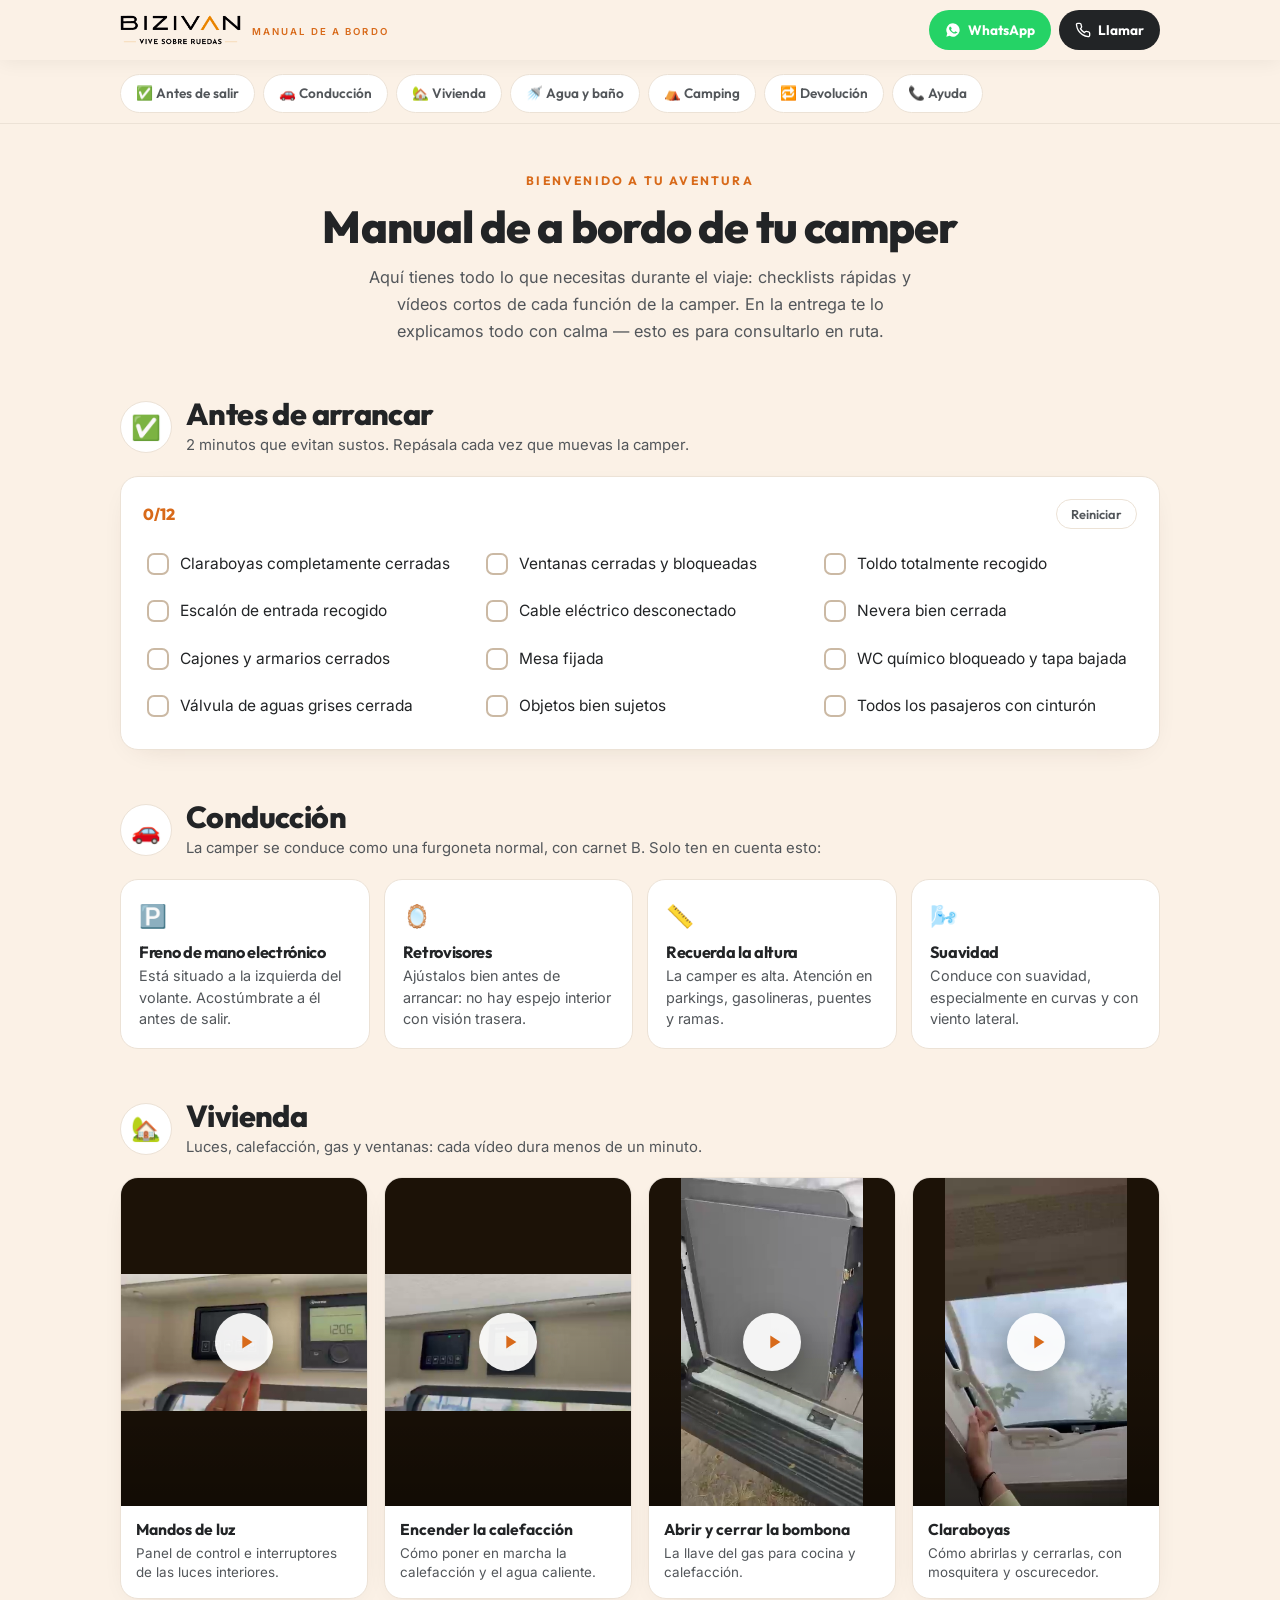
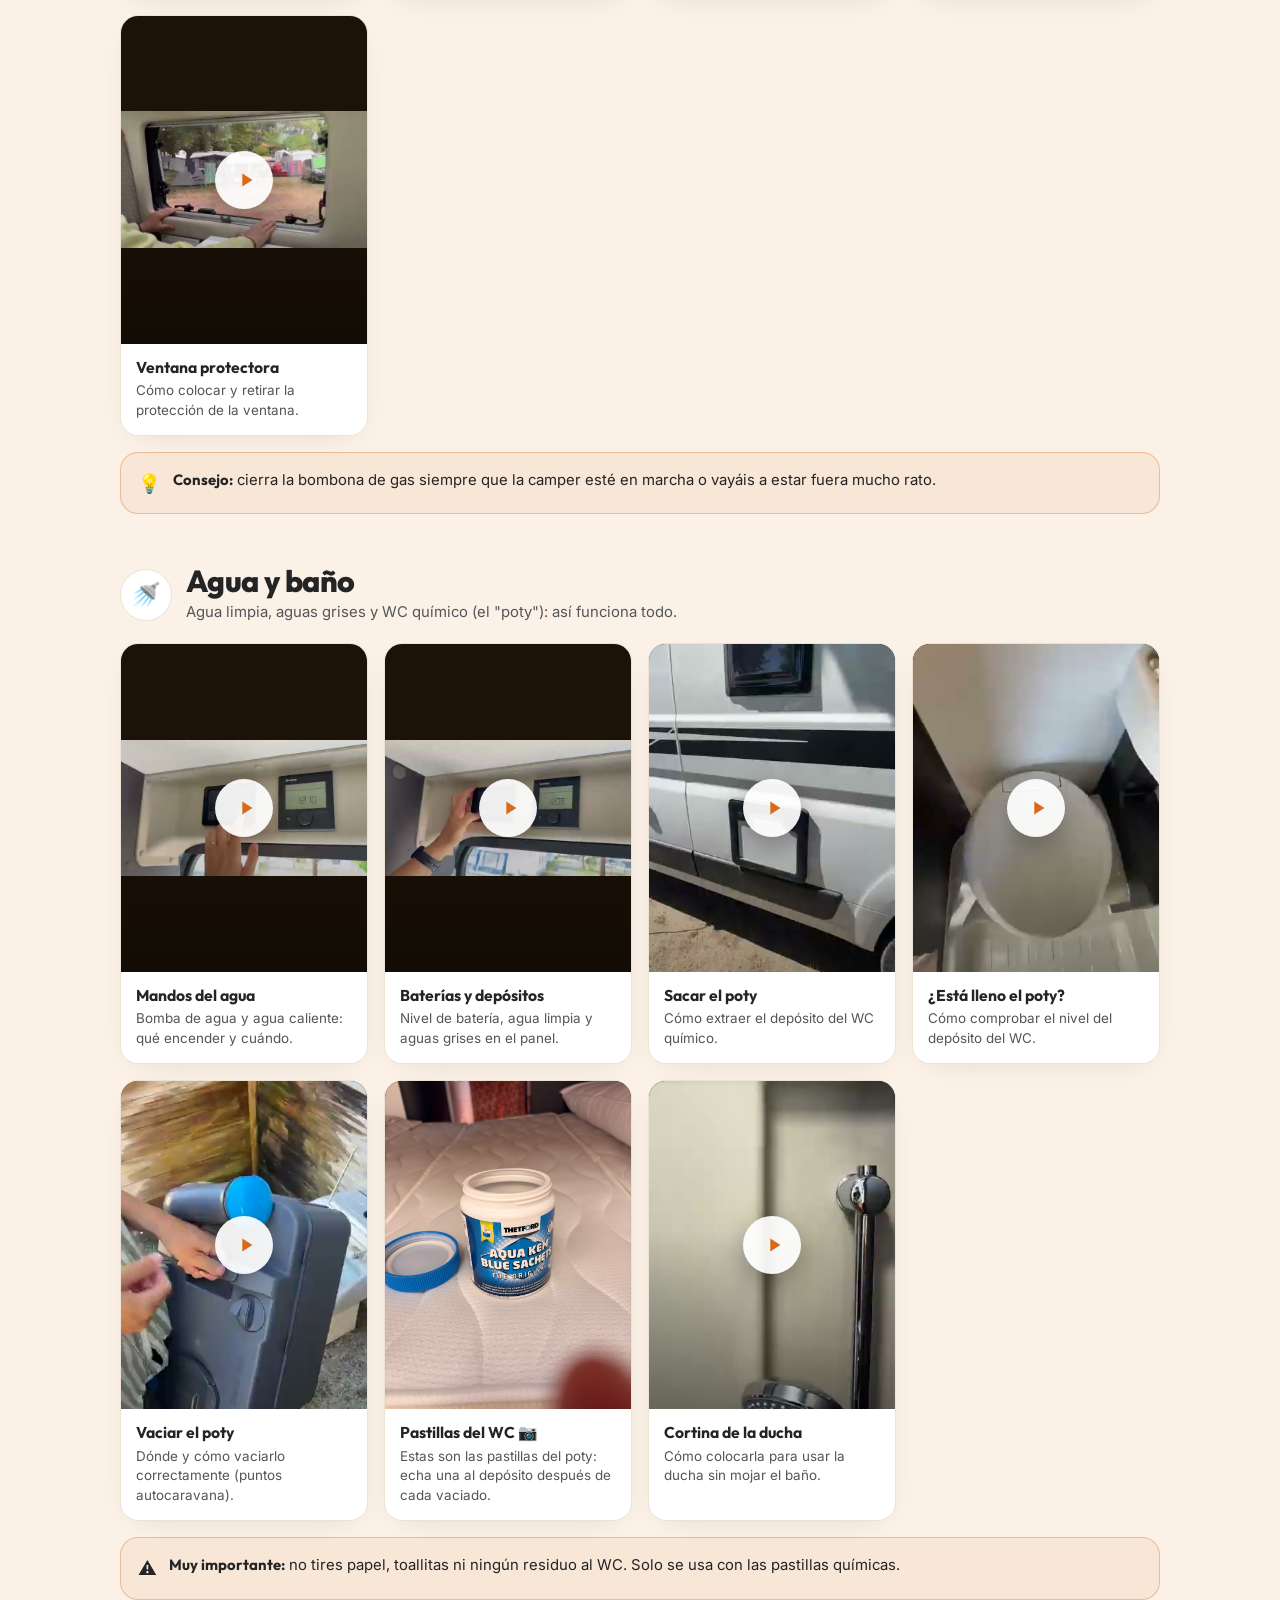
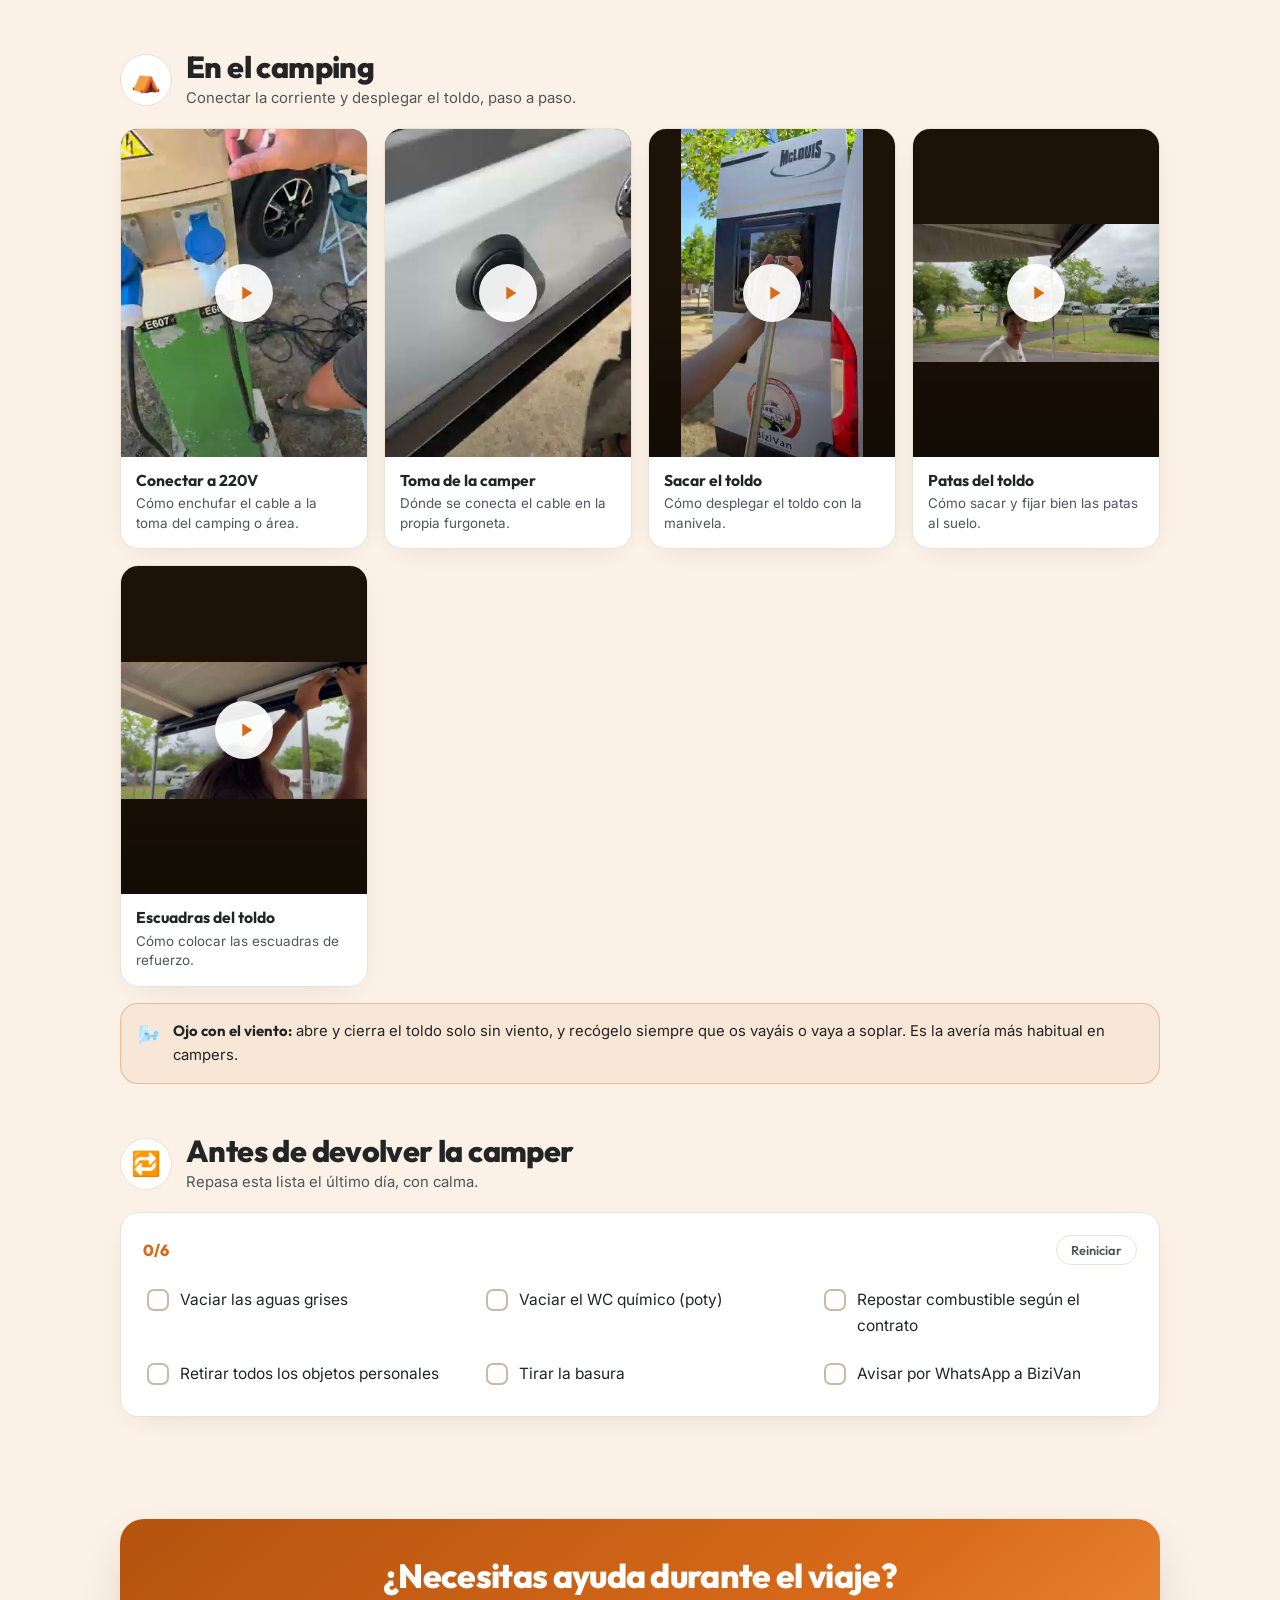
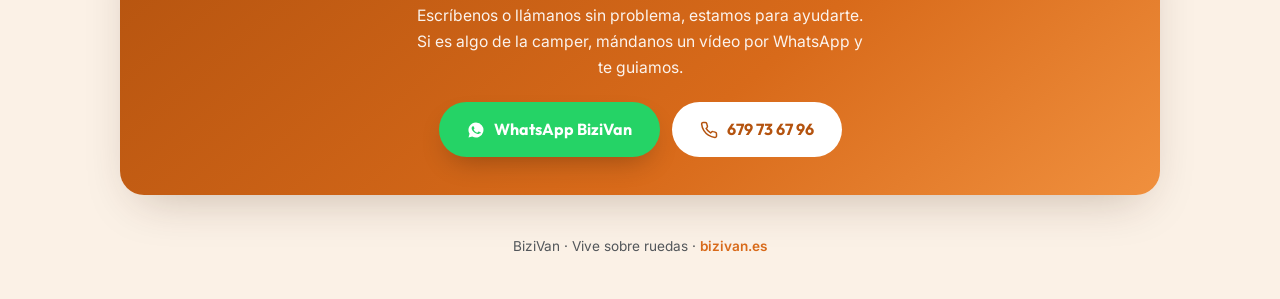
==== commit ba1b60df: "Logo nuevo de BiziVan (cabecera, carga, pie, favicon, rutas, aviso legal y manual) Logo vectorial de" ====
--- a/manual/index.html
+++ b/manual/index.html
@@ -7,8 +7,8 @@
 <meta name="robots" content="noindex, nofollow">
 <meta name="description" content="Manual de a bordo para clientes de BiziVan.">
 <meta name="theme-color" content="#D86A1A">
-<link rel="icon" type="image/png" href="/favicon.png?v=1">
-<link rel="apple-touch-icon" href="/apple-touch-icon.png">
+<link rel="icon" type="image/png" href="/favicon.png?v=2">
+<link rel="apple-touch-icon" href="/apple-touch-icon.png?v=2">
 <link rel="preconnect" href="https://fonts.googleapis.com">
 <link rel="preconnect" href="https://fonts.gstatic.com" crossorigin>
 <link href="https://fonts.googleapis.com/css2?family=Outfit:wght@400;500;600;700;800;900&family=Inter:wght@300;400;500;600;700&display=swap" rel="stylesheet">
@@ -40,9 +40,9 @@
 
 /* ===== Cabecera ===== */
 .mheader{position:sticky;top:0;z-index:50;background:rgba(251,241,230,.94);backdrop-filter:blur(12px);box-shadow:0 2px 20px rgba(0,0,0,.06)}
-.mheader .bar{display:flex;align-items:center;justify-content:space-between;gap:12px;padding:10px 0}
+.mheader .bar{display:flex;align-items:center;justify-content:space-between;gap:12px;padding-block:10px}
 .brand{display:flex;align-items:center;gap:11px}
-.brand img{height:44px;width:44px;object-fit:contain;border-radius:50%}
+.brand img{height:30px;width:auto;display:block}
 .brand .txt{display:flex;flex-direction:column;line-height:1}
 .brand-name{font-weight:800;font-size:1.2rem;color:var(--ink)}
 .brand small{font-size:.6rem;letter-spacing:.22em;text-transform:uppercase;color:var(--orange);font-weight:600;margin-top:3px}
@@ -54,6 +54,7 @@
 .hbtn-tel{background:var(--ink);color:#fff}
 .hbtn-tel:hover{background:#000}
 @media(max-width:560px){.hbtn span{display:none}.hbtn{padding:10px 12px}}
+@media(max-width:400px){.brand .txt{display:none}}
 
 /* ===== Chips de navegación ===== */
 .chips{position:sticky;top:64px;z-index:40;background:rgba(251,241,230,.94);backdrop-filter:blur(12px);border-bottom:1px solid var(--line)}
@@ -142,8 +143,8 @@
 <header class="mheader">
   <div class="wrap bar">
     <a class="brand" href="#top">
-      <img src="/img/logo.png" alt="BiziVan">
-      <span class="txt"><span class="brand-name">BiziVan</span><small>Manual de a bordo</small></span>
+      <img src="/img/logo-marca.png" alt="BiziVan, vive sobre ruedas" width="435" height="108">
+      <span class="txt"><small>Manual de a bordo</small></span>
     </a>
     <div class="hbtns">
       <a class="hbtn hbtn-wa" href="https://wa.me/34679736796" target="_blank" rel="noopener"><svg viewBox="0 0 24 24" fill="currentColor"><path d="M12 2a10 10 0 0 0-8.6 15.1L2 22l5-1.3A10 10 0 1 0 12 2Zm5.4 14.1c-.2.6-1.3 1.2-1.8 1.3-.5 0-1 .2-3.4-.7-2.9-1.1-4.7-4-4.9-4.2-.1-.2-1.1-1.5-1.1-2.9s.7-2 1-2.3c.2-.3.5-.3.7-.3h.5c.2 0 .4 0 .6.4l.9 2.1c0 .2.1.4 0 .6l-.4.6-.4.4c-.1.2-.3.3-.1.6.2.3.8 1.4 1.8 2.2 1.2 1.1 2.3 1.5 2.6 1.6.3.1.5.1.7-.1l1-1.2c.2-.3.4-.2.7-.1l2 1c.3.1.5.2.6.4 0 .1 0 .7-.2 1.3Z"/></svg><span>WhatsApp</span></a>
